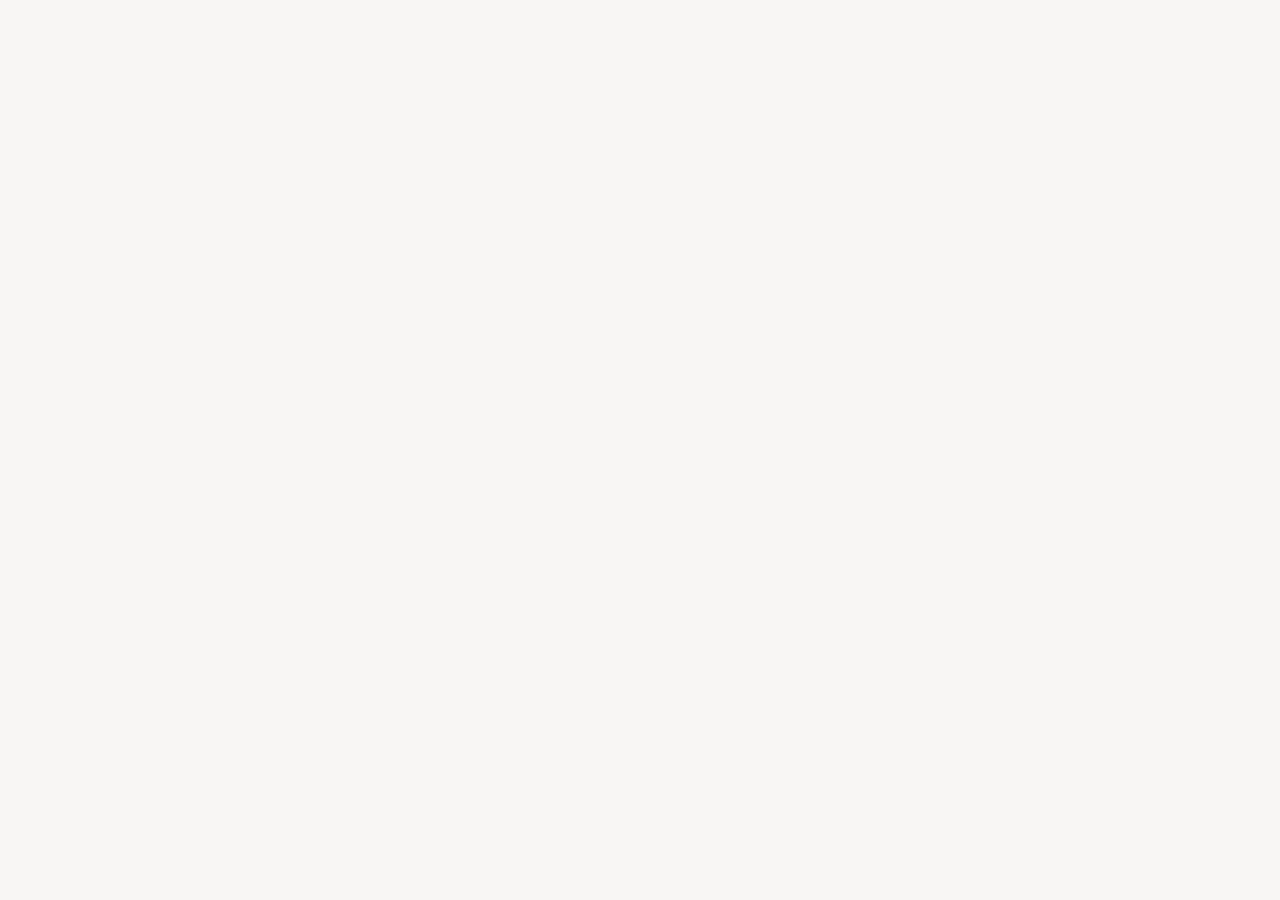
==== ui/console/index.html @ 0cd59b3b "Mock exam: expand the remaining 10 terse questions with scenario context A handful of questions were" ====
<!DOCTYPE html>
<html lang="en">
<head>
  <meta charset="UTF-8" />
  <meta name="viewport" content="width=device-width, initial-scale=1.0" />
  <title>Claude Certified Architect — Exam Prep Console</title>
  <meta name="description" content="A free, runnable exam-prep console for the Claude Certified Architect – Foundations exam: all 5 domains and 30 tasks, the official sample questions, a cheat sheet, and a self-paced course." />
  <!-- Open Graph / WhatsApp / social link previews -->
  <meta property="og:type" content="website" />
  <meta property="og:title" content="Claude Certified Architect — Exam Prep Console" />
  <meta property="og:description" content="Free, runnable prep for the Claude Certified Architect – Foundations exam: all 5 domains, 30 tasks, sample questions, cheat sheet, and a self-paced course." />
  <meta property="og:url" content="https://jacinthpaul.github.io/Claude-Certified-Architect/" />
  <meta property="og:site_name" content="Claude Certified Architect — Exam Prep Console" />
  <meta name="twitter:card" content="summary" />
  <meta name="twitter:title" content="Claude Certified Architect — Exam Prep Console" />
  <meta name="twitter:description" content="Free, runnable prep for the Claude Certified Architect – Foundations exam: all 5 domains, 30 tasks, sample questions, cheat sheet, and a self-paced course." />
  <link rel="stylesheet" href="assets/styles.css?v=20260703c" />
</head>
<body>
  <div id="root"></div>
  <script src="https://unpkg.com/react@18.3.1/umd/react.development.js" integrity="sha384-hD6/rw4ppMLGNu3tX5cjIb+uRZ7UkRJ6BPkLpg4hAu/6onKUg4lLsHAs9EBPT82L" crossorigin="anonymous"></script>
  <script src="https://unpkg.com/react-dom@18.3.1/umd/react-dom.development.js" integrity="sha384-u6aeetuaXnQ38mYT8rp6sbXaQe3NL9t+IBXmnYxwkUI2Hw4bsp2Wvmx4yRQF1uAm" crossorigin="anonymous"></script>
  <script src="https://unpkg.com/@babel/standalone@7.29.0/babel.min.js" integrity="sha384-m08KidiNqLdpJqLq95G/LEi8Qvjl/xUYll3QILypMoQ65QorJ9Lvtp2RXYGBFj1y" crossorigin="anonymous"></script>
  <script src="assets/config.js?v=20260703c"></script>
  <script src="assets/data.js?v=20260703c"></script>
  <script type="text/babel" src="assets/app.jsx?v=20260703c"></script>
</body>
</html>
---- ui/console/assets/styles.css ----
/* CCA Exam Prep Console — design system
   Developer-tool aesthetic. Light + dark. Code surfaces stay dark in both. */

@import url('https://fonts.googleapis.com/css2?family=IBM+Plex+Sans:wght@400;500;600;700&family=IBM+Plex+Mono:wght@400;500;600&display=swap');

:root {
  --font-sans: 'IBM Plex Sans', ui-sans-serif, system-ui, sans-serif;
  --font-mono: 'IBM Plex Mono', ui-monospace, 'SF Mono', Menlo, monospace;

  /* Semantic accents — shared across themes (same chroma family) */
  --accent: oklch(0.66 0.14 45);      /* terracotta */
  --accent-soft: oklch(0.66 0.14 45 / 0.12);
  --good: oklch(0.70 0.15 155);       /* ✓ */
  --bad: oklch(0.63 0.19 26);         /* ✗ */
  --tip: oklch(0.78 0.13 80);         /* ★ */
  --good-soft: oklch(0.70 0.15 155 / 0.12);
  --bad-soft: oklch(0.63 0.19 26 / 0.12);
  --tip-soft: oklch(0.78 0.13 80 / 0.14);
  --info: oklch(0.66 0.12 230);       /* 🔗 analogy */
  --warn: oklch(0.62 0.16 310);       /* ⚠ common confusion */
  --info-soft: oklch(0.66 0.12 230 / 0.12);
  --warn-soft: oklch(0.62 0.16 310 / 0.12);
}

/* ---------- Light (default) ---------- */
:root, [data-theme="light"] {
  --bg: oklch(0.975 0.004 75);
  --bg-grid: oklch(0.93 0.005 75);
  --panel: oklch(0.995 0.002 75);
  --panel-2: oklch(0.965 0.004 75);
  --border: oklch(0.89 0.006 75);
  --border-strong: oklch(0.82 0.008 75);
  --text: oklch(0.27 0.01 60);
  --text-soft: oklch(0.46 0.01 60);
  --text-faint: oklch(0.62 0.008 60);
  --shadow: 0 1px 2px oklch(0.27 0.01 60 / 0.06), 0 8px 24px oklch(0.27 0.01 60 / 0.05);
  /* code surfaces stay dark */
  --code-bg: oklch(0.20 0.008 265);
  --code-panel: oklch(0.245 0.009 265);
  --code-border: oklch(0.32 0.01 265);
  --code-text: oklch(0.90 0.01 265);
  --code-dim: oklch(0.62 0.012 265);
}

/* ---------- Dark ---------- */
[data-theme="dark"] {
  --bg: oklch(0.185 0.007 265);
  --bg-grid: oklch(0.225 0.008 265);
  --panel: oklch(0.225 0.008 265);
  --panel-2: oklch(0.255 0.009 265);
  --border: oklch(0.31 0.01 265);
  --border-strong: oklch(0.40 0.012 265);
  --text: oklch(0.93 0.008 265);
  --text-soft: oklch(0.72 0.01 265);
  --text-faint: oklch(0.56 0.011 265);
  --shadow: 0 1px 2px oklch(0 0 0 / 0.3), 0 12px 32px oklch(0 0 0 / 0.32);
  --code-bg: oklch(0.155 0.007 265);
  --code-panel: oklch(0.205 0.008 265);
  --code-border: oklch(0.30 0.01 265);
  --code-text: oklch(0.91 0.01 265);
  --code-dim: oklch(0.60 0.012 265);
}

* { box-sizing: border-box; }
html, body { height: 100%; }
body {
  margin: 0;
  font-family: var(--font-sans);
  background: var(--bg);
  color: var(--text);
  -webkit-font-smoothing: antialiased;
  text-rendering: optimizeLegibility;
}
::selection { background: var(--accent-soft); }

/* dotted-grid backdrop for the dev-tool feel */
.app-bg {
  background-image: radial-gradient(var(--bg-grid) 1px, transparent 1px);
  background-size: 22px 22px;
  background-position: -1px -1px;
}

button { font-family: inherit; cursor: pointer; }
a { color: inherit; }

/* global page footer — verse + disclaimer */
.app-foot {
  max-width: 900px;
  margin: 40px auto 8px;
  padding: 22px 24px 4px;
  border-top: 1px solid var(--border);
  text-align: center;
}
.foot-credit {
  font-size: 13px;
  color: var(--text-soft);
  line-height: 1.6;
  margin: 0 0 12px;
}
.foot-disclaimer {
  font-size: 10px;
  line-height: 1.7;
  color: var(--text-faint);
  margin: 0 auto;
  max-width: 680px;
}
.foot-disclaimer b { color: var(--text-soft); }

.mono { font-family: var(--font-mono); }
.eyebrow {
  font-family: var(--font-mono);
  font-size: 11px;
  letter-spacing: 0.12em;
  text-transform: uppercase;
  color: var(--text-faint);
  font-weight: 500;
}

/* ---------- Layout shell ---------- */
.shell { display: grid; grid-template-columns: 280px 1fr; height: 100vh; overflow: hidden; }

.sidebar {
  background: var(--panel);
  border-right: 1px solid var(--border);
  display: flex; flex-direction: column;
  min-height: 0;
}
.sb-head {
  padding: 18px 18px 14px;
  border-bottom: 1px solid var(--border);
}
.brand { display: flex; align-items: center; gap: 11px; }
.brand-mark {
  width: 34px; height: 34px; border-radius: 8px;
  background: var(--accent); color: oklch(0.99 0 0);
  display: grid; place-items: center;
  font-family: var(--font-mono); font-weight: 600; font-size: 15px;
  box-shadow: inset 0 0 0 1px oklch(1 0 0 / 0.15);
}
.brand-txt b { font-size: 14px; font-weight: 600; display: block; line-height: 1.2; }
.brand-txt span { font-size: 11.5px; color: var(--text-faint); font-family: var(--font-mono); }

.sb-nav { padding: 10px 10px; overflow-y: auto; flex: 1; min-height: 0; }
.nav-group + .nav-group { margin-top: 8px; }
.nav-label {
  font-family: var(--font-mono); font-size: 10.5px; letter-spacing: 0.1em;
  text-transform: uppercase; color: var(--text-faint);
  padding: 10px 10px 6px;
}
.nav-item {
  display: flex; align-items: center; gap: 10px; width: 100%;
  padding: 8px 10px; border: none; background: transparent;
  border-radius: 8px; color: var(--text-soft); text-align: left;
  font-size: 13.5px; font-weight: 500; transition: background .12s, color .12s;
}
.nav-item:hover { background: var(--panel-2); color: var(--text); }
.nav-item.active { background: var(--accent-soft); color: var(--text); }
.nav-item.active .nav-dot { background: var(--accent); }
.nav-dot { width: 7px; height: 7px; border-radius: 50%; background: var(--border-strong); flex: none; }
.nav-key {
  margin-left: auto; font-family: var(--font-mono); font-size: 10.5px;
  color: var(--text-faint); border: 1px solid var(--border); border-radius: 5px;
  padding: 1px 5px;
}

.sb-foot { padding: 12px; border-top: 1px solid var(--border); }

/* domain nav rows */
.dnav { display: flex; flex-direction: column; gap: 1px; }
.dnav-row {
  display: flex; align-items: center; gap: 9px; width: 100%;
  padding: 7px 10px; border: none; background: transparent; border-radius: 7px;
  color: var(--text-soft); text-align: left; font-size: 13px; font-weight: 500;
  transition: background .12s;
}
.dnav-row:hover { background: var(--panel-2); color: var(--text); }
.dnav-row.active { background: var(--panel-2); color: var(--text); }
.dnum {
  font-family: var(--font-mono); font-size: 11px; font-weight: 600;
  width: 20px; height: 20px; border-radius: 5px; flex: none;
  display: grid; place-items: center;
  background: var(--panel-2); border: 1px solid var(--border); color: var(--text-soft);
}
.dnav-row.active .dnum, .dnav-row:hover .dnum { border-color: var(--accent); color: var(--accent); }

/* ---------- Main column ---------- */
.main { display: flex; flex-direction: column; min-width: 0; min-height: 0; }
.topbar {
  height: 56px; flex: none; display: flex; align-items: center; gap: 14px;
  padding: 0 22px; border-bottom: 1px solid var(--border); background: var(--panel);
}
.crumbs { font-family: var(--font-mono); font-size: 12.5px; color: var(--text-faint); display: flex; align-items: center; gap: 8px; }
.crumbs b { color: var(--text); font-weight: 600; }
.crumb-sep { color: var(--border-strong); }
.topbar-spacer { flex: 1; }
.tb-btn {
  display: inline-flex; align-items: center; gap: 7px; height: 34px; padding: 0 12px;
  border: 1px solid var(--border); background: var(--panel); border-radius: 8px;
  color: var(--text-soft); font-size: 12.5px; font-weight: 500; transition: all .12s;
}
.tb-btn:hover { border-color: var(--border-strong); color: var(--text); }
.tb-icon { width: 16px; height: 16px; display: block; }

.scroll { overflow-y: auto; flex: 1; min-height: 0; }
.page { max-width: 1080px; margin: 0 auto; padding: 34px 30px 80px; }
.page-wide { max-width: 1240px; }

/* ---------- Generic bits ---------- */
.h1 { font-size: 26px; font-weight: 600; letter-spacing: -0.01em; margin: 0; }
.lede { color: var(--text-soft); font-size: 15px; line-height: 1.55; margin: 10px 0 0; max-width: 70ch; }
.section-title { font-size: 13px; font-weight: 600; letter-spacing: 0.02em; margin: 0; display: flex; align-items: center; gap: 9px; }

.card {
  background: var(--panel); border: 1px solid var(--border); border-radius: 14px;
  box-shadow: var(--shadow);
}
.pill {
  display: inline-flex; align-items: center; gap: 6px; font-family: var(--font-mono);
  font-size: 11px; font-weight: 500; padding: 3px 8px; border-radius: 999px;
  border: 1px solid var(--border); color: var(--text-soft); background: var(--panel-2);
}
.pill.accent { color: var(--accent); border-color: color-mix(in oklch, var(--accent) 45%, var(--border)); background: var(--accent-soft); }

.btn {
  display: inline-flex; align-items: center; gap: 8px; height: 38px; padding: 0 16px;
  border-radius: 9px; border: 1px solid transparent; font-size: 13.5px; font-weight: 600;
  transition: all .12s;
}
.btn-primary { background: var(--accent); color: oklch(0.99 0 0); box-shadow: inset 0 0 0 1px oklch(1 0 0 / 0.12); }
.btn-primary:hover { filter: brightness(1.05); }
.btn-ghost { background: var(--panel); border-color: var(--border); color: var(--text); }
.btn-ghost:hover { border-color: var(--border-strong); }

/* ---------- Code / console surface ---------- */
.console {
  background: var(--code-bg); border: 1px solid var(--code-border); border-radius: 12px;
  overflow: hidden; font-family: var(--font-mono);
}
.console-bar {
  display: flex; align-items: center; gap: 8px; padding: 9px 13px;
  border-bottom: 1px solid var(--code-border); background: var(--code-panel);
}
.tl { width: 11px; height: 11px; border-radius: 50%; }
.tl.r { background: oklch(0.65 0.18 25); } .tl.y { background: oklch(0.80 0.13 80); } .tl.g { background: oklch(0.72 0.15 150); }
.console-name { margin-left: 6px; font-size: 11.5px; color: var(--code-dim); }
.src-badge { margin-left: 10px; font-family: var(--font-mono); font-size: 10.5px; padding: 2px 7px; border-radius: 999px; border: 1px solid; }
.src-badge.live { color: oklch(0.80 0.13 150); border-color: color-mix(in oklch, oklch(0.72 0.15 150) 45%, transparent); background: oklch(0.72 0.15 150 / 0.12); }
.src-badge.simulated { color: var(--code-dim); border-color: var(--code-border); }
.console-body { padding: 14px 16px; font-size: 13px; line-height: 1.7; min-height: 120px; }
.cl { white-space: pre-wrap; display: flex; gap: 8px; }
.cl-info { color: var(--code-text); }
.cl-cmd { color: oklch(0.78 0.12 200); }
.cl-dim { color: var(--code-dim); }
.cl-head { color: oklch(0.99 0 0); font-weight: 600; margin: 4px 0 2px; }
.cl-bad, .cl-good, .cl-tip {
  border-radius: 8px; padding: 7px 11px; margin: 4px 0; border: 1px solid;
}
.cl-bad { background: var(--bad-soft); border-color: color-mix(in oklch, var(--bad) 40%, transparent); color: oklch(0.82 0.1 26); }
.cl-good { background: var(--good-soft); border-color: color-mix(in oklch, var(--good) 40%, transparent); color: oklch(0.85 0.12 155); }
.cl-tip { background: var(--tip-soft); border-color: color-mix(in oklch, var(--tip) 45%, transparent); color: oklch(0.86 0.11 82); }
.cl-glyph { font-weight: 700; flex: none; }
.cursor { display: inline-block; width: 8px; height: 15px; background: var(--accent); vertical-align: text-bottom; animation: blink 1s steps(2) infinite; }
@keyframes blink { 50% { opacity: 0; } }

/* ---------- Dashboard ---------- */
.grid-domains { display: grid; grid-template-columns: repeat(2, 1fr); gap: 16px; }
.dcard { padding: 20px; display: flex; flex-direction: column; gap: 14px; cursor: pointer; transition: border-color .14s, transform .14s; }
.dcard:hover { border-color: var(--border-strong); transform: translateY(-2px); }
.dcard-top { display: flex; align-items: flex-start; gap: 13px; }
.dcard-num {
  font-family: var(--font-mono); font-weight: 600; font-size: 14px; flex: none;
  width: 38px; height: 38px; border-radius: 9px; display: grid; place-items: center;
  background: var(--accent-soft); color: var(--accent); border: 1px solid color-mix(in oklch, var(--accent) 30%, transparent);
}
.dcard h3 { margin: 0; font-size: 15.5px; font-weight: 600; line-height: 1.25; }
.dcard .blurb { margin: 5px 0 0; font-size: 12.5px; color: var(--text-soft); line-height: 1.5; }
.weightbar { height: 6px; border-radius: 999px; background: var(--panel-2); overflow: hidden; border: 1px solid var(--border); }
.weightbar > i { display: block; height: 100%; background: var(--accent); border-radius: 999px; }
.dcard-foot { display: flex; align-items: center; justify-content: space-between; font-family: var(--font-mono); font-size: 11.5px; color: var(--text-faint); }
.prog-mini { display: flex; align-items: center; gap: 7px; }
.prog-track { width: 64px; height: 5px; border-radius: 999px; background: var(--panel-2); border: 1px solid var(--border); overflow: hidden; }
.prog-track > i { display: block; height: 100%; background: var(--good); }

.stat-row { display: grid; grid-template-columns: repeat(4, 1fr); gap: 14px; }
.stat { padding: 16px 18px; }
.stat .n { font-family: var(--font-mono); font-size: 28px; font-weight: 600; letter-spacing: -0.02em; }
.stat .k { font-size: 12px; color: var(--text-faint); margin-top: 2px; }
.stat .n.accent { color: var(--accent); }

.themes { display: grid; grid-template-columns: repeat(3, 1fr); gap: 14px; }
.theme { padding: 18px; }
.theme .tnum { font-family: var(--font-mono); font-size: 12px; color: var(--accent); font-weight: 600; }
.theme h4 { margin: 8px 0 7px; font-size: 14.5px; font-weight: 600; }
.theme p { margin: 0; font-size: 12.5px; color: var(--text-soft); line-height: 1.55; }

/* ---------- Demo / task view ---------- */
.demo-layout { display: grid; grid-template-columns: 1fr 320px; gap: 22px; align-items: start; }
.demo-main { display: flex; flex-direction: column; gap: 18px; min-width: 0; }
.demo-side { display: flex; flex-direction: column; gap: 16px; position: sticky; top: 0; }

.concept { padding: 20px 22px; }
.concept p { margin: 0; font-size: 15px; line-height: 1.6; color: var(--text); }

.compare { display: grid; grid-template-columns: 1fr 1fr; gap: 12px; }
.cmp { padding: 14px 15px; border-radius: 11px; border: 1px solid var(--border); }
.cmp.bad { background: var(--bad-soft); border-color: color-mix(in oklch, var(--bad) 30%, var(--border)); }
.cmp.good { background: var(--good-soft); border-color: color-mix(in oklch, var(--good) 30%, var(--border)); }
.cmp .lbl { font-family: var(--font-mono); font-size: 11px; font-weight: 600; letter-spacing: 0.06em; display: flex; align-items: center; gap: 6px; }
.cmp.bad .lbl { color: var(--bad); }
.cmp.good .lbl { color: var(--good); }
.cmp.warn { background: var(--warn-soft); border-color: color-mix(in oklch, var(--warn) 32%, var(--border)); }
.cmp.warn .lbl { color: var(--warn); }
.cmp p { margin: 8px 0 0; font-size: 13px; line-height: 1.5; color: var(--text); }

.analogy-card { padding: 18px 22px; background: var(--info-soft); border-color: color-mix(in oklch, var(--info) 28%, var(--border)); }
.analogy-card .eyebrow { color: var(--info); }
.analogy-card p { margin: 0; font-size: 14.5px; line-height: 1.6; color: var(--text); }

.tipbar { display: flex; gap: 11px; padding: 14px 16px; border-radius: 11px; background: var(--tip-soft); border: 1px solid color-mix(in oklch, var(--tip) 40%, var(--border)); }
.tipbar .star { color: var(--tip); font-size: 16px; flex: none; }
.tipbar p { margin: 0; font-size: 13.5px; line-height: 1.5; }
.tipbar b { font-family: var(--font-mono); font-size: 11px; letter-spacing: 0.06em; text-transform: uppercase; color: var(--text-faint); display: block; margin-bottom: 3px; }

.side-card { padding: 16px 17px; }
.side-card h5 { margin: 0 0 12px; font-size: 12px; font-family: var(--font-mono); letter-spacing: 0.06em; text-transform: uppercase; color: var(--text-faint); }
.link-row { display: flex; align-items: center; gap: 10px; width: 100%; padding: 9px 10px; border-radius: 9px; border: 1px solid var(--border); background: var(--panel-2); text-align: left; transition: border-color .12s; margin-bottom: 8px; }
.link-row:last-child { margin-bottom: 0; }
.link-row:hover { border-color: var(--accent); }
.link-row .lid { font-family: var(--font-mono); font-size: 11px; font-weight: 600; color: var(--accent); flex: none; }
.link-row .ltxt { font-size: 12.5px; color: var(--text); line-height: 1.35; }
.link-row .larr { margin-left: auto; color: var(--text-faint); flex: none; }

.qlink { padding: 11px 12px; border: 1px solid var(--border); border-radius: 9px; margin-bottom: 9px; cursor: pointer; transition: border-color .12s; background: var(--panel-2); }
.qlink:last-child { margin-bottom: 0; }
.qlink:hover { border-color: var(--accent); }
.qlink .qmeta { display: flex; align-items: center; gap: 7px; margin-bottom: 6px; }
.qlink .qtag { font-family: var(--font-mono); font-size: 10px; font-weight: 600; color: var(--accent); border: 1px solid color-mix(in oklch, var(--accent) 35%, transparent); border-radius: 5px; padding: 1px 5px; }
.qlink .qp { font-size: 12.5px; line-height: 1.45; color: var(--text); margin: 0; }

/* ---------- Quiz inline ---------- */
.qopt { display: flex; align-items: flex-start; gap: 11px; padding: 12px 14px; border: 1px solid var(--border); border-radius: 10px; background: var(--panel); margin-bottom: 9px; text-align: left; width: 100%; font-size: 13.5px; color: var(--text); transition: all .12s; line-height: 1.45; }
.qopt:hover { border-color: var(--border-strong); }
.qopt .qk { font-family: var(--font-mono); font-size: 12px; font-weight: 600; color: var(--text-faint); flex: none; width: 18px; }
.qopt.correct { background: var(--good-soft); border-color: var(--good); }
.qopt.wrong { background: var(--bad-soft); border-color: var(--bad); }
.qopt.correct .qk { color: var(--good); }
.qopt.wrong .qk { color: var(--bad); }
.qopt:disabled { cursor: default; }
.explain { padding: 13px 15px; border-radius: 10px; background: var(--panel-2); border: 1px solid var(--border); font-size: 13px; line-height: 1.55; margin-top: 4px; }
.explain b { color: var(--accent); }

/* ---------- Scenarios ---------- */
.scn { padding: 22px; display: flex; flex-direction: column; gap: 16px; margin-bottom: 18px; }
.scn-head { display: flex; align-items: flex-start; gap: 14px; }
.scn-n { font-family: var(--font-mono); font-weight: 600; font-size: 16px; width: 42px; height: 42px; border-radius: 10px; display: grid; place-items: center; background: var(--accent-soft); color: var(--accent); border: 1px solid color-mix(in oklch, var(--accent) 30%, transparent); flex: none; }
.scn-head h3 { margin: 0; font-size: 17px; font-weight: 600; }
.scn-head p { margin: 7px 0 0; font-size: 13.5px; color: var(--text-soft); line-height: 1.55; }
.scn-dtags { display: flex; gap: 6px; margin-top: 10px; flex-wrap: wrap; }
.steps { display: flex; flex-direction: column; gap: 0; }
.step { display: grid; grid-template-columns: 28px 1fr auto; gap: 12px; align-items: start; padding: 11px 0; border-top: 1px dashed var(--border); }
.step:first-child { border-top: none; }
.step .sdot { width: 26px; height: 26px; border-radius: 7px; background: var(--panel-2); border: 1px solid var(--border); display: grid; place-items: center; font-family: var(--font-mono); font-size: 11px; font-weight: 600; color: var(--text-soft); }
.step .stxt b { font-size: 13.5px; font-weight: 600; }
.step .stxt span { display: block; font-size: 12.5px; color: var(--text-soft); margin-top: 2px; line-height: 1.45; }
.step .slink { font-family: var(--font-mono); font-size: 11px; color: var(--accent); border: 1px solid color-mix(in oklch, var(--accent) 35%, transparent); border-radius: 6px; padding: 3px 7px; background: var(--accent-soft); white-space: nowrap; align-self: center; }
.step .slink:hover { filter: brightness(1.05); }

/* ---------- Cheat sheet ---------- */
.cheat-group { margin-bottom: 26px; }
.cheat-group h3 { font-size: 14px; font-weight: 600; margin: 0 0 12px; display: flex; align-items: center; gap: 10px; }
.cheat-group .cg-w { font-family: var(--font-mono); font-size: 11px; color: var(--text-faint); margin-left: auto; }
.cheat-list { display: flex; flex-direction: column; gap: 8px; }
.cheat-item { display: flex; align-items: center; gap: 13px; padding: 13px 16px; }
.cheat-item .ci-mark { font-family: var(--font-mono); font-size: 12px; color: var(--accent); flex: none; font-weight: 600; }
.cheat-item .ci-fact { font-size: 13.5px; line-height: 1.45; flex: 1; }
.cheat-item .ci-link { font-family: var(--font-mono); font-size: 11px; color: var(--text-faint); border: 1px solid var(--border); border-radius: 6px; padding: 3px 8px; white-space: nowrap; transition: all .12s; }
.cheat-item:hover .ci-link { border-color: var(--accent); color: var(--accent); }

/* misc */
.divider { height: 1px; background: var(--border); margin: 0; border: none; }
.spacer-l { height: 30px; }
.spacer-m { height: 20px; }
.row-between { display: flex; align-items: center; justify-content: space-between; gap: 16px; }
.muted { color: var(--text-soft); }
.kbd { font-family: var(--font-mono); font-size: 11px; border: 1px solid var(--border); border-bottom-width: 2px; border-radius: 5px; padding: 1px 6px; color: var(--text-soft); }

@media (max-width: 1080px) {
  .demo-layout { grid-template-columns: 1fr; }
  .demo-side { position: static; }
  .grid-domains, .themes, .stat-row { grid-template-columns: 1fr 1fr; }
  .course-map { grid-template-columns: 1fr; }
}

/* ===================== Course features ===================== */

/* generic quiz bits (used by .qcard lessons + .exam-q) */
.qmeta { display: flex; align-items: center; gap: 7px; margin-bottom: 8px; }
.qtag { font-family: var(--font-mono); font-size: 10px; font-weight: 600; color: var(--accent); border: 1px solid color-mix(in oklch, var(--accent) 35%, transparent); border-radius: 5px; padding: 1px 6px; }
.qp { font-size: 13px; line-height: 1.5; color: var(--text); margin: 0 0 10px; }
.qsolved { font-family: var(--font-mono); font-size: 10px; font-weight: 600; color: var(--good); border: 1px solid color-mix(in oklch, var(--good) 35%, transparent); background: var(--good-soft); border-radius: 5px; padding: 1px 6px; margin-left: auto; }
.qsolved.bad { color: var(--bad); border-color: color-mix(in oklch, var(--bad) 35%, transparent); background: var(--bad-soft); }
.qcard { padding: 2px 0; }
.qhint { font-size: 12.5px; line-height: 1.5; color: var(--warn); background: var(--warn-soft); border: 1px solid color-mix(in oklch, var(--warn) 30%, var(--border)); border-radius: 9px; padding: 9px 12px; margin-top: 2px; }
.side-hint { font-size: 12px; color: var(--text-faint); margin: -6px 0 12px; line-height: 1.45; }

/* progress bars */
.minibar { display: inline-block; height: 6px; min-width: 70px; border-radius: 99px; background: var(--panel-2); border: 1px solid var(--border); overflow: hidden; }
.minibar > i { display: block; height: 100%; background: var(--accent); border-radius: 99px; transition: width .4s ease; }
.tb-progress { display: flex; align-items: center; gap: 8px; margin-right: 4px; }
.greet { font-size: 12.5px; color: var(--text-soft); padding: 0 6px; white-space: nowrap; }
.sb-progress { height: 6px; border-radius: 99px; background: var(--panel-2); border: 1px solid var(--border); overflow: hidden; margin: 0 4px 10px; }
.sb-progress > i { display: block; height: 100%; background: var(--good); border-radius: 99px; transition: width .4s ease; }
.nav-check { color: var(--good); flex: none; }

.progress-panel { padding: 18px 20px; }
.bigbar { height: 12px; border-radius: 99px; background: var(--panel-2); border: 1px solid var(--border); overflow: hidden; }
.bigbar > i { display: block; height: 100%; background: linear-gradient(90deg, var(--accent), color-mix(in oklch, var(--accent) 55%, var(--good))); border-radius: 99px; transition: width .5s ease; }

/* shared action row */
.start-actions { display: flex; flex-wrap: wrap; gap: 10px; align-items: center; }

/* Start here */
.namebox { padding: 18px 20px; margin: 18px 0 6px; display: flex; flex-direction: column; gap: 7px; max-width: 520px; }
.namebox label { font-size: 13px; font-weight: 600; color: var(--text); }
.namebox input { font: inherit; font-size: 14px; padding: 10px 12px; border-radius: 9px; border: 1px solid var(--border-strong); background: var(--panel-2); color: var(--text); }
.namebox input:focus { outline: none; border-color: var(--accent); }
.namebox small { font-size: 11.5px; color: var(--text-faint); }
.course-map { display: grid; grid-template-columns: 1fr 1fr; gap: 12px; }
.map-card { padding: 16px 18px; display: flex; gap: 13px; align-items: flex-start; }
.map-ic { width: 36px; height: 36px; border-radius: 9px; display: grid; place-items: center; background: var(--accent-soft); color: var(--accent); border: 1px solid color-mix(in oklch, var(--accent) 28%, transparent); flex: none; }
.map-card h4 { margin: 0 0 4px; font-size: 14px; }
.map-card p { margin: 0; font-size: 12.5px; color: var(--text-soft); line-height: 1.5; }
.anatomy { padding: 8px 6px; }
.anat-step { display: grid; grid-template-columns: 30px 150px 1fr; gap: 12px; align-items: center; padding: 11px 14px; border-top: 1px dashed var(--border); }
.anat-step:first-child { border-top: none; }
.anat-n { width: 24px; height: 24px; border-radius: 7px; background: var(--panel-2); border: 1px solid var(--border); display: grid; place-items: center; font-family: var(--font-mono); font-size: 11px; font-weight: 600; color: var(--text-soft); }
.anat-t { font-size: 13.5px; font-weight: 600; }
.anat-d { font-size: 12.5px; color: var(--text-soft); line-height: 1.45; }

/* Mock exam */
.exam-bar { display: flex; align-items: center; gap: 12px; margin: 6px 0 4px; }
.exam-q { padding: 18px 20px; margin-bottom: 14px; }
.exam-result { display: flex; align-items: center; gap: 18px; padding: 18px 22px; border-radius: 14px; margin-bottom: 18px; flex-wrap: wrap; }
.exam-result.pass { background: var(--good-soft); border: 1px solid color-mix(in oklch, var(--good) 40%, var(--border)); }
.exam-result.fail { background: var(--bad-soft); border: 1px solid color-mix(in oklch, var(--bad) 40%, var(--border)); }
.exam-result .score { font-size: 38px; font-weight: 700; line-height: 1; }
.exam-result.pass .score { color: var(--good); }
.exam-result.fail .score { color: var(--bad); }
.exam-result .score span { font-size: 15px; color: var(--text-faint); font-weight: 500; }
.exam-result .score-txt { display: flex; flex-direction: column; gap: 3px; }
.exam-result .score-txt b { font-size: 15px; }
.exam-result .score-txt span { font-size: 12.5px; color: var(--text-soft); }
.exam-result .btn { margin-left: auto; }

/* mock-exam setup + timer + per-domain breakdown */
.setup-card { border: 1px solid var(--border); background: var(--panel); border-radius: 14px; padding: 20px 22px; margin-top: 8px; }
.setup-row { display: flex; align-items: center; gap: 16px; padding: 10px 0; flex-wrap: wrap; }
.setup-row + .setup-row { border-top: 1px solid var(--border); }
.setup-label { font-family: var(--font-mono); font-size: 12px; text-transform: uppercase; letter-spacing: .08em; color: var(--text-faint); width: 72px; flex: none; }
.chip-row { display: flex; gap: 8px; flex-wrap: wrap; }
.chip { border: 1px solid var(--border); background: var(--panel-2); color: var(--text-soft); border-radius: 999px; padding: 7px 14px; font-size: 13px; transition: all .12s; }
.chip:hover { border-color: var(--border-strong); }
.chip.on { background: var(--accent-soft); border-color: color-mix(in oklch, var(--accent) 45%, var(--border)); color: var(--accent); font-weight: 600; }
.setup-foot { display: flex; align-items: center; justify-content: space-between; gap: 14px; margin-top: 14px; padding-top: 14px; border-top: 1px solid var(--border); flex-wrap: wrap; }
.setup-hint { font-size: 11.5px; color: var(--text-faint); }
.exam-timer { font-size: 13px; font-weight: 600; color: var(--text-soft); border: 1px solid var(--border); border-radius: 8px; padding: 4px 10px; background: var(--panel-2); }
.exam-timer.low { color: var(--bad); border-color: color-mix(in oklch, var(--bad) 45%, var(--border)); background: var(--bad-soft); }
.dombreak { border: 1px solid var(--border); background: var(--panel); border-radius: 12px; padding: 14px 18px; margin-bottom: 14px; }
.dombreak-h { font-size: 11px; text-transform: uppercase; letter-spacing: .1em; color: var(--text-faint); margin-bottom: 10px; }
.dombar-row { display: flex; align-items: center; gap: 12px; padding: 5px 0; cursor: pointer; }
.dombar-row:hover .dombar-name { color: var(--accent); }
.dombar-name { width: 118px; flex: none; font-size: 13px; color: var(--text); }
.dombar-track { flex: 1; height: 8px; border-radius: 999px; background: var(--panel-2); border: 1px solid var(--border); overflow: hidden; }
.dombar-track i { display: block; height: 100%; border-radius: 999px; }
.dombar-track i.ok { background: var(--good); }
.dombar-track i.low { background: var(--bad); }
.dombar-num { width: 44px; flex: none; text-align: right; font-size: 12px; color: var(--text-soft); }
.qopt.chosen { background: var(--accent-soft); border-color: color-mix(in oklch, var(--accent) 45%, var(--border)); }
.qopt.chosen .qk { color: var(--accent); }
.qref { margin-top: 8px; padding-top: 8px; border-top: 1px dashed var(--border); font-size: 12px; color: var(--text-faint); line-height: 1.5; }

/* Course complete + certificate */
.complete-page { position: relative; }
.complete-inner { max-width: 680px; margin: 10px auto 40px; text-align: center; }
.cert { position: relative; padding: 38px 40px 30px; border-radius: 18px; background: var(--panel); border: 1px solid color-mix(in oklch, var(--accent) 30%, var(--border)); box-shadow: var(--shadow); overflow: hidden; }
.cert::before { content: ""; position: absolute; inset: 8px; border: 1.5px solid color-mix(in oklch, var(--accent) 22%, transparent); border-radius: 12px; pointer-events: none; }
.cert-ribbon { font-family: var(--font-mono); font-size: 11px; letter-spacing: 0.18em; text-transform: uppercase; color: var(--accent); margin-bottom: 14px; }
.cert-badge { width: 70px; height: 70px; margin: 0 auto 14px; border-radius: 50%; display: grid; place-items: center; color: var(--accent); background: var(--accent-soft); border: 1.5px solid color-mix(in oklch, var(--accent) 40%, transparent); }
.cert-pre { margin: 0; font-size: 13px; color: var(--text-faint); }
.cert-name { font-size: 32px; margin: 6px 0 10px; line-height: 1.1; }
.cert-body { margin: 0 auto 16px; font-size: 14.5px; color: var(--text-soft); line-height: 1.6; max-width: 440px; }
.cert-body b { color: var(--text); }
.cert-stats { font-family: var(--font-mono); font-size: 12px; color: var(--text-faint); padding-top: 14px; border-top: 1px dashed var(--border); }
.cert-foot { display: flex; justify-content: space-between; margin-top: 18px; font-size: 11.5px; color: var(--text-faint); }
.congrats { margin: 26px 0 8px; font-size: 24px; }
.congrats-sub { margin: 0 auto 22px; max-width: 520px; font-size: 14px; color: var(--text-soft); line-height: 1.6; }

/* confetti */
.confetti { position: fixed; inset: 0; pointer-events: none; overflow: hidden; z-index: 40; }
.confetti > i { position: absolute; top: -14px; border-radius: 2px; opacity: 0.9; animation-name: confetti-fall; animation-timing-function: cubic-bezier(.3,.2,.6,1); animation-iteration-count: 1; animation-fill-mode: forwards; }
@keyframes confetti-fall { 0% { transform: translateY(0) rotate(0); opacity: 1; } 100% { transform: translateY(108vh) rotate(680deg); opacity: 0.85; } }

@media print {
  /* default the certificate PDF/print to landscape */
  @page { size: landscape; margin: 12mm; }
  .sidebar, .topbar, .confetti, .congrats, .congrats-sub, .start-actions, .app-foot { display: none !important; }
  /* collapse the app's grid/flex chrome so the cert can use the full page width
     (otherwise the hidden sidebar's 280px grid column squeezes it into a strip) */
  .shell { display: block !important; height: auto !important; overflow: visible !important; }
  .main { display: block !important; }
  .scroll { overflow: visible !important; height: auto !important; }
  .page { max-width: none !important; padding: 0 !important; }
  .app-bg { background-image: none !important; }
  /* collapse the document to the certificate's height so no blank 2nd page prints */
  html, body { height: auto !important; }
  .complete-page { display: block !important; min-height: 0 !important; }
  .complete-inner { max-width: none !important; width: 100%; margin: 0 auto !important; }
  /* the certificate must stay on ONE page — never split it across sheets */
  .cert {
    box-shadow: none;
    border-color: #bbb;
    margin: 8mm auto 0;
    max-width: 860px;
    padding: 54px 64px 44px;
    break-inside: avoid;
    page-break-inside: avoid;
  }
  .cert::before { inset: 12px; }
  .cert-ribbon { font-size: 14px; margin-bottom: 20px; }
  .cert-badge { width: 92px; height: 92px; margin-bottom: 20px; }
  .cert-pre { font-size: 16px; }
  .cert-name { font-size: 46px; margin: 12px 0 14px; }
  .cert-body { font-size: 19px; max-width: 620px; margin-bottom: 22px; }
  .cert-stats { font-size: 15px; padding-top: 20px; }
  .cert-foot { font-size: 14px; margin-top: 24px; }
}
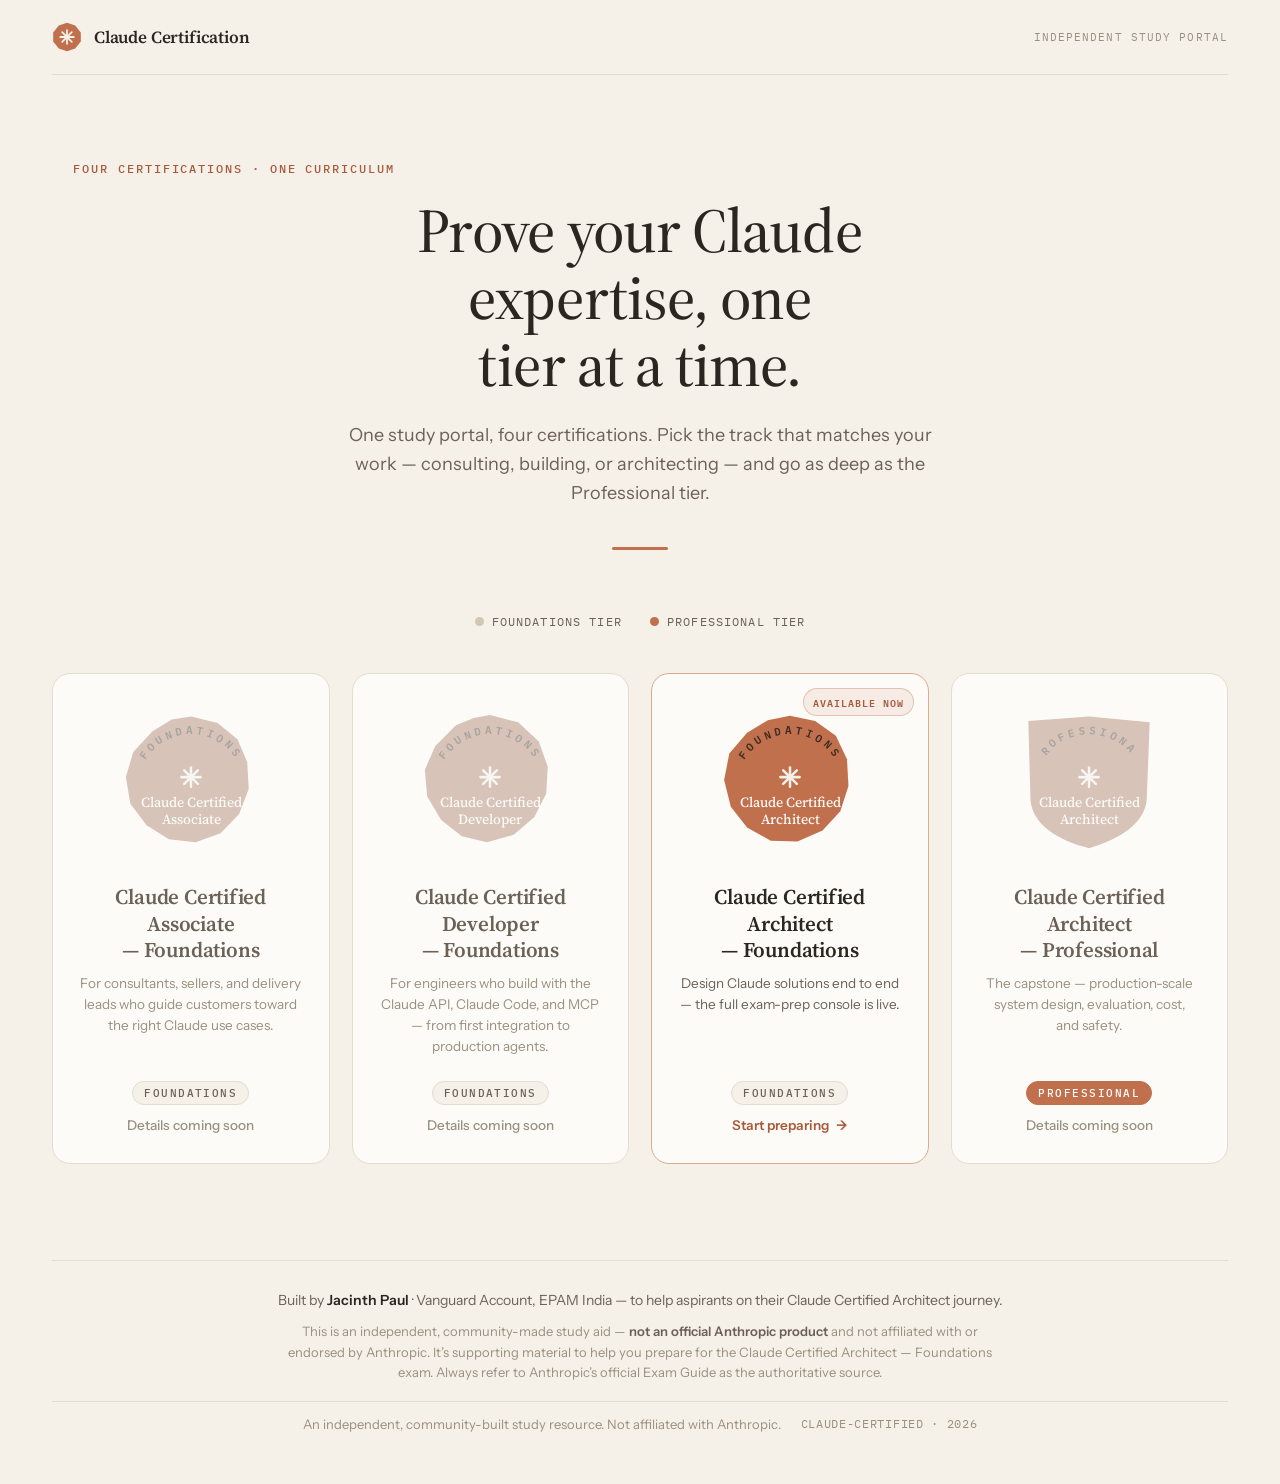
==== commit ae417c0a: "Add certification hub as landing page; move console to architect-foundations/ Turn the hosted site i" ====
--- a/ui/console/index.html
+++ b/ui/console/index.html
@@ -1,28 +1,348 @@
 <!DOCTYPE html>
 <html lang="en">
 <head>
-  <meta charset="UTF-8" />
-  <meta name="viewport" content="width=device-width, initial-scale=1.0" />
-  <title>Claude Certified Architect — Exam Prep Console</title>
-  <meta name="description" content="A free, runnable exam-prep console for the Claude Certified Architect – Foundations exam: all 5 domains and 30 tasks, the official sample questions, a cheat sheet, and a self-paced course." />
-  <!-- Open Graph / WhatsApp / social link previews -->
-  <meta property="og:type" content="website" />
-  <meta property="og:title" content="Claude Certified Architect — Exam Prep Console" />
-  <meta property="og:description" content="Free, runnable prep for the Claude Certified Architect – Foundations exam: all 5 domains, 30 tasks, sample questions, cheat sheet, and a self-paced course." />
-  <meta property="og:url" content="https://jacinthpaul.github.io/Claude-Certified-Architect/" />
-  <meta property="og:site_name" content="Claude Certified Architect — Exam Prep Console" />
-  <meta name="twitter:card" content="summary" />
-  <meta name="twitter:title" content="Claude Certified Architect — Exam Prep Console" />
-  <meta name="twitter:description" content="Free, runnable prep for the Claude Certified Architect – Foundations exam: all 5 domains, 30 tasks, sample questions, cheat sheet, and a self-paced course." />
-  <link rel="stylesheet" href="assets/styles.css?v=20260703c" />
+<meta charset="UTF-8" />
+<meta name="viewport" content="width=device-width, initial-scale=1.0" />
+<title>Claude Certification Hub</title>
+<meta name="description" content="An independent study portal for the Claude certifications: four tracks — Associate, Developer, and Architect (Foundations & Professional). The Architect – Foundations exam-prep console is live now." />
+<meta property="og:type" content="website" />
+<meta property="og:title" content="Claude Certification Hub" />
+<meta property="og:description" content="One study portal, four Claude certifications. The Architect – Foundations exam-prep console is live now; more tracks coming soon." />
+<meta property="og:url" content="https://ccafcoreteam-ind.github.io/Claude-Certified-Architect/" />
+<meta property="og:site_name" content="Claude Certification Hub" />
+<meta name="twitter:card" content="summary" />
+<meta name="twitter:title" content="Claude Certification Hub" />
+<meta name="twitter:description" content="One study portal, four Claude certifications. The Architect – Foundations console is live now." />
+<style>
+@import url('https://fonts.googleapis.com/css2?family=Source+Serif+4:opsz,wght@8..60,400;8..60,500;8..60,600&family=Instrument+Sans:wght@400;500;600&family=IBM+Plex+Mono:wght@400;500;600&display=swap');
+
+:root {
+  --clay: #C1704D;
+  --clay-deep: #A85B3C;
+  --clay-soft: rgba(193, 112, 77, 0.10);
+  --cream: #F5F0E8;
+  --cream-card: #FDFBF7;
+  --ink: #2B2620;
+  --ink-soft: #6B6157;
+  --ink-faint: #99907F;
+  --line: #E4DCCE;
+  --line-strong: #D2C7B4;
+  --serif: 'Source Serif 4', Georgia, serif;
+  --sans: 'Instrument Sans', system-ui, sans-serif;
+  --mono: 'IBM Plex Mono', ui-monospace, monospace;
+}
+
+* { box-sizing: border-box; }
+body {
+  margin: 0;
+  background: var(--cream);
+  color: var(--ink);
+  font-family: var(--sans);
+  -webkit-font-smoothing: antialiased;
+  text-rendering: optimizeLegibility;
+}
+::selection { background: rgba(193,112,77,0.22); }
+a { color: var(--clay-deep); }
+a:hover { color: var(--clay); }
+
+.wrap { max-width: 1240px; margin: 0 auto; padding: 0 32px; }
+
+/* ---------- top bar ---------- */
+.topbar {
+  display: flex; align-items: center; justify-content: space-between;
+  padding: 22px 0;
+  border-bottom: 1px solid var(--line);
+}
+.brand { display: flex; align-items: center; gap: 12px; text-decoration: none; color: var(--ink); }
+.brand-seal { width: 30px; height: 30px; display: block; }
+.brand b { font-family: var(--serif); font-size: 17px; font-weight: 600; letter-spacing: -0.01em; }
+.top-note { font-family: var(--mono); font-size: 11px; letter-spacing: 0.1em; text-transform: uppercase; color: var(--ink-faint); }
+
+/* ---------- hero ---------- */
+.hero { padding: 84px 0 64px; text-align: center; }
+.hero .eyebrow {
+  font-family: var(--mono); font-size: 12px; font-weight: 500;
+  letter-spacing: 0.16em; text-transform: uppercase; color: var(--clay-deep);
+  margin: 0 0 20px;
+}
+.hero h1 {
+  font-family: var(--serif); font-weight: 500;
+  font-size: clamp(38px, 5.2vw, 62px);
+  line-height: 1.08; letter-spacing: -0.015em;
+  margin: 0 auto; max-width: 17ch;
+  text-wrap: balance;
+}
+.hero p {
+  font-size: 18px; line-height: 1.6; color: var(--ink-soft);
+  max-width: 52ch; margin: 22px auto 0; text-wrap: pretty;
+}
+.hero-rule {
+  width: 56px; height: 3px; background: var(--clay); border: none;
+  margin: 40px auto 0; border-radius: 2px;
+}
+
+/* ---------- tier legend ---------- */
+.legend {
+  display: flex; justify-content: center; gap: 28px;
+  padding: 0 0 44px; flex-wrap: wrap;
+}
+.legend span {
+  display: inline-flex; align-items: center; gap: 8px;
+  font-family: var(--mono); font-size: 11.5px; letter-spacing: 0.1em;
+  text-transform: uppercase; color: var(--ink-soft);
+}
+.legend i { width: 9px; height: 9px; border-radius: 50%; display: inline-block; }
+.legend .t-found i { background: var(--line-strong); }
+.legend .t-pro i { background: var(--clay); }
+
+/* ---------- grid ---------- */
+.grid {
+  display: grid; grid-template-columns: repeat(4, 1fr); gap: 22px;
+  padding-bottom: 96px;
+}
+
+.cert {
+  position: relative;
+  display: flex; flex-direction: column; align-items: center; text-align: center;
+  gap: 0;
+  background: var(--cream-card);
+  border: 1px solid var(--line);
+  border-radius: 18px;
+  padding: 38px 26px 30px;
+  text-decoration: none; color: var(--ink);
+  transition: transform .18s ease, box-shadow .18s ease, border-color .18s ease;
+  cursor: pointer;
+}
+.cert:hover, .cert:focus-visible {
+  transform: translateY(-4px);
+  border-color: var(--line-strong);
+  box-shadow: 0 2px 6px rgba(43,38,32,0.05), 0 18px 40px rgba(43,38,32,0.09);
+}
+.cert:focus-visible { outline: 2px solid var(--clay); outline-offset: 3px; }
+
+.cert .seal { width: 148px; height: 148px; display: block; transition: transform .25s ease; }
+.cert:hover .seal, .cert:focus-visible .seal { transform: rotate(-3deg) scale(1.03); }
+
+.cert h2 {
+  font-family: var(--serif); font-size: 21px; font-weight: 600;
+  letter-spacing: -0.01em; line-height: 1.25; margin: 24px 0 0;
+  text-wrap: balance;
+}
+.cert .desc {
+  font-size: 13.5px; line-height: 1.55; color: var(--ink-soft);
+  margin: 10px 0 0; text-wrap: pretty;
+}
+.cert .foot {
+  margin-top: auto; padding-top: 24px;
+  display: flex; flex-direction: column; align-items: center; gap: 12px; width: 100%;
+}
+.tier {
+  font-family: var(--mono); font-size: 10.5px; font-weight: 500;
+  letter-spacing: 0.14em; text-transform: uppercase;
+  padding: 4px 11px; border-radius: 999px;
+  border: 1px solid var(--line); color: var(--ink-soft); background: var(--cream);
+}
+.tier.pro {
+  color: #fff; background: var(--clay); border-color: var(--clay);
+}
+.cta {
+  display: inline-flex; align-items: center; gap: 7px;
+  font-size: 13.5px; font-weight: 600;
+}
+.cta .arr { transition: transform .18s ease; }
+
+/* active card */
+.cert.active { border-color: color-mix(in oklab, var(--clay) 45%, var(--line)); }
+.cert.active .cta { color: var(--clay-deep); }
+.cert.active:hover .cta .arr, .cert.active:focus-visible .cta .arr { transform: translateX(3px); }
+.cert.active::before {
+  content: "Available now";
+  position: absolute; top: 14px; right: 14px;
+  font-family: var(--mono); font-size: 10px; font-weight: 600;
+  letter-spacing: 0.1em; text-transform: uppercase;
+  color: var(--clay-deep); background: var(--clay-soft);
+  border: 1px solid color-mix(in oklab, var(--clay) 35%, transparent);
+  border-radius: 999px; padding: 4px 9px;
+}
+
+/* soon cards */
+.cert.soon .seal { opacity: 0.42; filter: saturate(0.55); }
+.cert.soon h2 { color: var(--ink-soft); }
+.cert.soon .desc { color: var(--ink-faint); }
+.cert.soon .cta { color: var(--ink-faint); font-weight: 500; }
+.cert.soon:hover .seal, .cert.soon:focus-visible .seal { opacity: 0.62; filter: saturate(0.8); }
+
+/* ---------- footer ---------- */
+.foot-note {
+  border-top: 1px solid var(--line);
+  padding: 30px 0 52px;
+  display: flex; flex-direction: column; align-items: center; gap: 12px;
+  text-align: center;
+  font-size: 13px; color: var(--ink-faint);
+}
+.foot-credit { margin: 0; font-size: 14px; color: var(--ink-soft); }
+.foot-credit b { color: var(--ink); font-weight: 600; }
+.foot-disclaimer { margin: 0 auto; max-width: 80ch; line-height: 1.6; color: var(--ink-faint); }
+.foot-disclaimer b { color: var(--ink-soft); font-weight: 600; }
+.foot-tag {
+  display: flex; justify-content: center; gap: 10px 20px; flex-wrap: wrap;
+  width: 100%; margin-top: 6px; padding-top: 14px; border-top: 1px solid var(--line);
+}
+.foot-note .mono { font-family: var(--mono); font-size: 11.5px; letter-spacing: 0.06em; }
+
+/* ---------- responsive ---------- */
+@media (max-width: 1100px) { .grid { grid-template-columns: repeat(2, 1fr); } }
+@media (max-width: 620px) {
+  .grid { grid-template-columns: 1fr; }
+  .hero { padding: 56px 0 44px; }
+  .wrap { padding: 0 20px; }
+}
+@media (prefers-reduced-motion: reduce) {
+  .cert, .cert .seal, .cta .arr { transition: none; }
+}
+</style>
 </head>
 <body>
-  <div id="root"></div>
-  <script src="https://unpkg.com/react@18.3.1/umd/react.development.js" integrity="sha384-hD6/rw4ppMLGNu3tX5cjIb+uRZ7UkRJ6BPkLpg4hAu/6onKUg4lLsHAs9EBPT82L" crossorigin="anonymous"></script>
-  <script src="https://unpkg.com/react-dom@18.3.1/umd/react-dom.development.js" integrity="sha384-u6aeetuaXnQ38mYT8rp6sbXaQe3NL9t+IBXmnYxwkUI2Hw4bsp2Wvmx4yRQF1uAm" crossorigin="anonymous"></script>
-  <script src="https://unpkg.com/@babel/standalone@7.29.0/babel.min.js" integrity="sha384-m08KidiNqLdpJqLq95G/LEi8Qvjl/xUYll3QILypMoQ65QorJ9Lvtp2RXYGBFj1y" crossorigin="anonymous"></script>
-  <script src="assets/config.js?v=20260703c"></script>
-  <script src="assets/data.js?v=20260703c"></script>
-  <script type="text/babel" src="assets/app.jsx?v=20260703c"></script>
+
+<div class="wrap">
+  <header class="topbar">
+    <a class="brand" href="#">
+      <svg class="brand-seal" viewBox="0 0 40 40" aria-hidden="true">
+        <polygon points="20,1 31,4.8 38.4,14 38.4,26 31,35.2 20,39 9,35.2 1.6,26 1.6,14 9,4.8" fill="#C1704D"></polygon>
+        <g stroke="#F5F0E8" stroke-width="2.4" stroke-linecap="round">
+          <line x1="20" y1="11" x2="20" y2="29"></line>
+          <line x1="11" y1="20" x2="29" y2="20"></line>
+          <line x1="13.6" y1="13.6" x2="26.4" y2="26.4"></line>
+          <line x1="26.4" y1="13.6" x2="13.6" y2="26.4"></line>
+        </g>
+      </svg>
+      <b>Claude Certification</b>
+    </a>
+    <span class="top-note">Independent study portal</span>
+  </header>
+
+  <section class="hero">
+    <p class="eyebrow">Four certifications · One curriculum</p>
+    <h1>Prove your Claude expertise, one tier at a time.</h1>
+    <p>One study portal, four certifications. Pick the track that matches your work — consulting, building, or architecting — and go as deep as the Professional tier.</p>
+    <hr class="hero-rule" />
+  </section>
+
+  <nav class="legend" aria-label="Tiers">
+    <span class="t-found"><i></i>Foundations tier</span>
+    <span class="t-pro"><i></i>Professional tier</span>
+  </nav>
+
+  <main class="grid" data-screen-label="Certification grid">
+
+    <!-- Associate – Foundations -->
+    <a class="cert soon" href="#" aria-disabled="true" data-comment-anchor="card-foundations">
+      <svg class="seal" viewBox="0 0 200 200" aria-hidden="true">
+        <polygon points="100,6 136,15 163,37 176,68 178,104 165,138 140,164 106,176 70,172 40,153 18,124 12,88 22,54 48,26 74,10" fill="#C1704D"></polygon>
+        <defs><path id="arcF0" d="M 40 62 A 72 72 0 0 1 160 62"></path></defs>
+        <text font-family="'IBM Plex Mono', monospace" font-size="14.5" font-weight="600" letter-spacing="4" fill="#3B2B22">
+          <textPath href="#arcF0" startOffset="50%" text-anchor="middle">FOUNDATIONS</textPath>
+        </text>
+        <g stroke="#F5F0E8" stroke-width="3.4" stroke-linecap="round" transform="translate(100,88)">
+          <line x1="0" y1="-13" x2="0" y2="13"></line><line x1="-13" y1="0" x2="13" y2="0"></line>
+          <line x1="-9.2" y1="-9.2" x2="9.2" y2="9.2"></line><line x1="9.2" y1="-9.2" x2="-9.2" y2="9.2"></line>
+        </g>
+        <text x="100" y="128" text-anchor="middle" font-family="'Source Serif 4', Georgia, serif" font-size="19" font-weight="500" fill="#FDFBF7">Claude Certified</text>
+        <text x="100" y="151" text-anchor="middle" font-family="'Source Serif 4', Georgia, serif" font-size="19" font-weight="500" fill="#FDFBF7">Associate</text>
+      </svg>
+      <h2>Claude Certified Associate — Foundations</h2>
+      <p class="desc">For consultants, sellers, and delivery leads who guide customers toward the right Claude use cases.</p>
+      <div class="foot">
+        <span class="tier">Foundations</span>
+        <span class="cta">Details coming soon</span>
+      </div>
+    </a>
+
+    <!-- Developer – Foundations -->
+    <a class="cert soon" href="#" aria-disabled="true" data-comment-anchor="card-associate">
+      <svg class="seal" viewBox="0 0 200 200" aria-hidden="true">
+        <polygon points="100,4 138,14 166,40 178,74 176,110 160,142 132,166 96,176 62,168 34,146 15,114 12,78 26,46 54,18 78,8" fill="#C1704D"></polygon>
+        <defs><path id="arcF1" d="M 40 62 A 72 72 0 0 1 160 62"></path></defs>
+        <text font-family="'IBM Plex Mono', monospace" font-size="14.5" font-weight="600" letter-spacing="4" fill="#3B2B22">
+          <textPath href="#arcF1" startOffset="50%" text-anchor="middle">FOUNDATIONS</textPath>
+        </text>
+        <g stroke="#F5F0E8" stroke-width="3.4" stroke-linecap="round" transform="translate(100,88)">
+          <line x1="0" y1="-13" x2="0" y2="13"></line><line x1="-13" y1="0" x2="13" y2="0"></line>
+          <line x1="-9.2" y1="-9.2" x2="9.2" y2="9.2"></line><line x1="9.2" y1="-9.2" x2="-9.2" y2="9.2"></line>
+        </g>
+        <text x="100" y="128" text-anchor="middle" font-family="'Source Serif 4', Georgia, serif" font-size="19" font-weight="500" fill="#FDFBF7">Claude Certified</text>
+        <text x="100" y="151" text-anchor="middle" font-family="'Source Serif 4', Georgia, serif" font-size="19" font-weight="500" fill="#FDFBF7">Developer</text>
+      </svg>
+      <h2>Claude Certified Developer — Foundations</h2>
+      <p class="desc">For engineers who build with the Claude API, Claude Code, and MCP — from first integration to production agents.</p>
+      <div class="foot">
+        <span class="tier">Foundations</span>
+        <span class="cta">Details coming soon</span>
+      </div>
+    </a>
+
+    <!-- Architect – Foundations (active) -->
+    <a class="cert active" href="architect-foundations/" data-comment-anchor="card-developer">
+      <svg class="seal" viewBox="0 0 200 200" aria-hidden="true">
+        <polygon points="100,5 134,12 162,32 177,64 179,100 168,134 144,160 110,175 74,174 42,156 20,128 11,92 18,56 42,28 70,11" fill="#C1704D"></polygon>
+        <defs><path id="arcF2" d="M 40 62 A 72 72 0 0 1 160 62"></path></defs>
+        <text font-family="'IBM Plex Mono', monospace" font-size="14.5" font-weight="600" letter-spacing="4" fill="#3B2B22">
+          <textPath href="#arcF2" startOffset="50%" text-anchor="middle">FOUNDATIONS</textPath>
+        </text>
+        <g stroke="#F5F0E8" stroke-width="3.4" stroke-linecap="round" transform="translate(100,88)">
+          <line x1="0" y1="-13" x2="0" y2="13"></line><line x1="-13" y1="0" x2="13" y2="0"></line>
+          <line x1="-9.2" y1="-9.2" x2="9.2" y2="9.2"></line><line x1="9.2" y1="-9.2" x2="-9.2" y2="9.2"></line>
+        </g>
+        <text x="100" y="128" text-anchor="middle" font-family="'Source Serif 4', Georgia, serif" font-size="19" font-weight="500" fill="#FDFBF7">Claude Certified</text>
+        <text x="100" y="151" text-anchor="middle" font-family="'Source Serif 4', Georgia, serif" font-size="19" font-weight="500" fill="#FDFBF7">Architect</text>
+      </svg>
+      <h2>Claude Certified Architect — Foundations</h2>
+      <p class="desc">Design Claude solutions end to end — the full exam-prep console is live.</p>
+      <div class="foot">
+        <span class="tier">Foundations</span>
+        <span class="cta">Start preparing <span class="arr">→</span></span>
+      </div>
+    </a>
+
+    <!-- Architect – Professional -->
+    <a class="cert soon" href="#" aria-disabled="true" data-comment-anchor="card-architect">
+      <svg class="seal" viewBox="0 0 200 200" aria-hidden="true">
+        <path d="M 18 12 L 100 6 L 182 14 L 178 118 C 176 150 142 172 100 184 C 58 174 24 152 21 120 Z" fill="#C1704D"></path>
+        <defs><path id="arcP1" d="M 40 62 A 72 72 0 0 1 160 62"></path></defs>
+        <text font-family="'IBM Plex Mono', monospace" font-size="14.5" font-weight="600" letter-spacing="4" fill="#3B2B22">
+          <textPath href="#arcP1" startOffset="50%" text-anchor="middle">PROFESSIONAL</textPath>
+        </text>
+        <g stroke="#F5F0E8" stroke-width="3.4" stroke-linecap="round" transform="translate(100,88)">
+          <line x1="0" y1="-13" x2="0" y2="13"></line><line x1="-13" y1="0" x2="13" y2="0"></line>
+          <line x1="-9.2" y1="-9.2" x2="9.2" y2="9.2"></line><line x1="9.2" y1="-9.2" x2="-9.2" y2="9.2"></line>
+        </g>
+        <text x="100" y="128" text-anchor="middle" font-family="'Source Serif 4', Georgia, serif" font-size="19" font-weight="500" fill="#FDFBF7">Claude Certified</text>
+        <text x="100" y="151" text-anchor="middle" font-family="'Source Serif 4', Georgia, serif" font-size="19" font-weight="500" fill="#FDFBF7">Architect</text>
+      </svg>
+      <h2>Claude Certified Architect — Professional</h2>
+      <p class="desc">The capstone — production-scale system design, evaluation, cost, and safety.</p>
+      <div class="foot">
+        <span class="tier pro">Professional</span>
+        <span class="cta">Details coming soon</span>
+      </div>
+    </a>
+
+  </main>
+
+  <footer class="foot-note">
+    <p class="foot-credit">Built by <b>Jacinth Paul</b> · Vanguard Account, EPAM India — to help aspirants on their Claude Certified Architect journey.</p>
+    <p class="foot-disclaimer">
+      This is an independent, community-made study aid — <b>not an official Anthropic product</b>
+      and not affiliated with or endorsed by Anthropic. It’s supporting material to help you
+      prepare for the Claude Certified Architect — Foundations exam. Always refer to Anthropic’s
+      official Exam Guide as the authoritative source.
+    </p>
+    <div class="foot-tag">
+      <span>An independent, community-built study resource. Not affiliated with Anthropic.</span>
+      <span class="mono">CLAUDE-CERTIFIED · 2026</span>
+    </div>
+  </footer>
+</div>
+
 </body>
 </html>
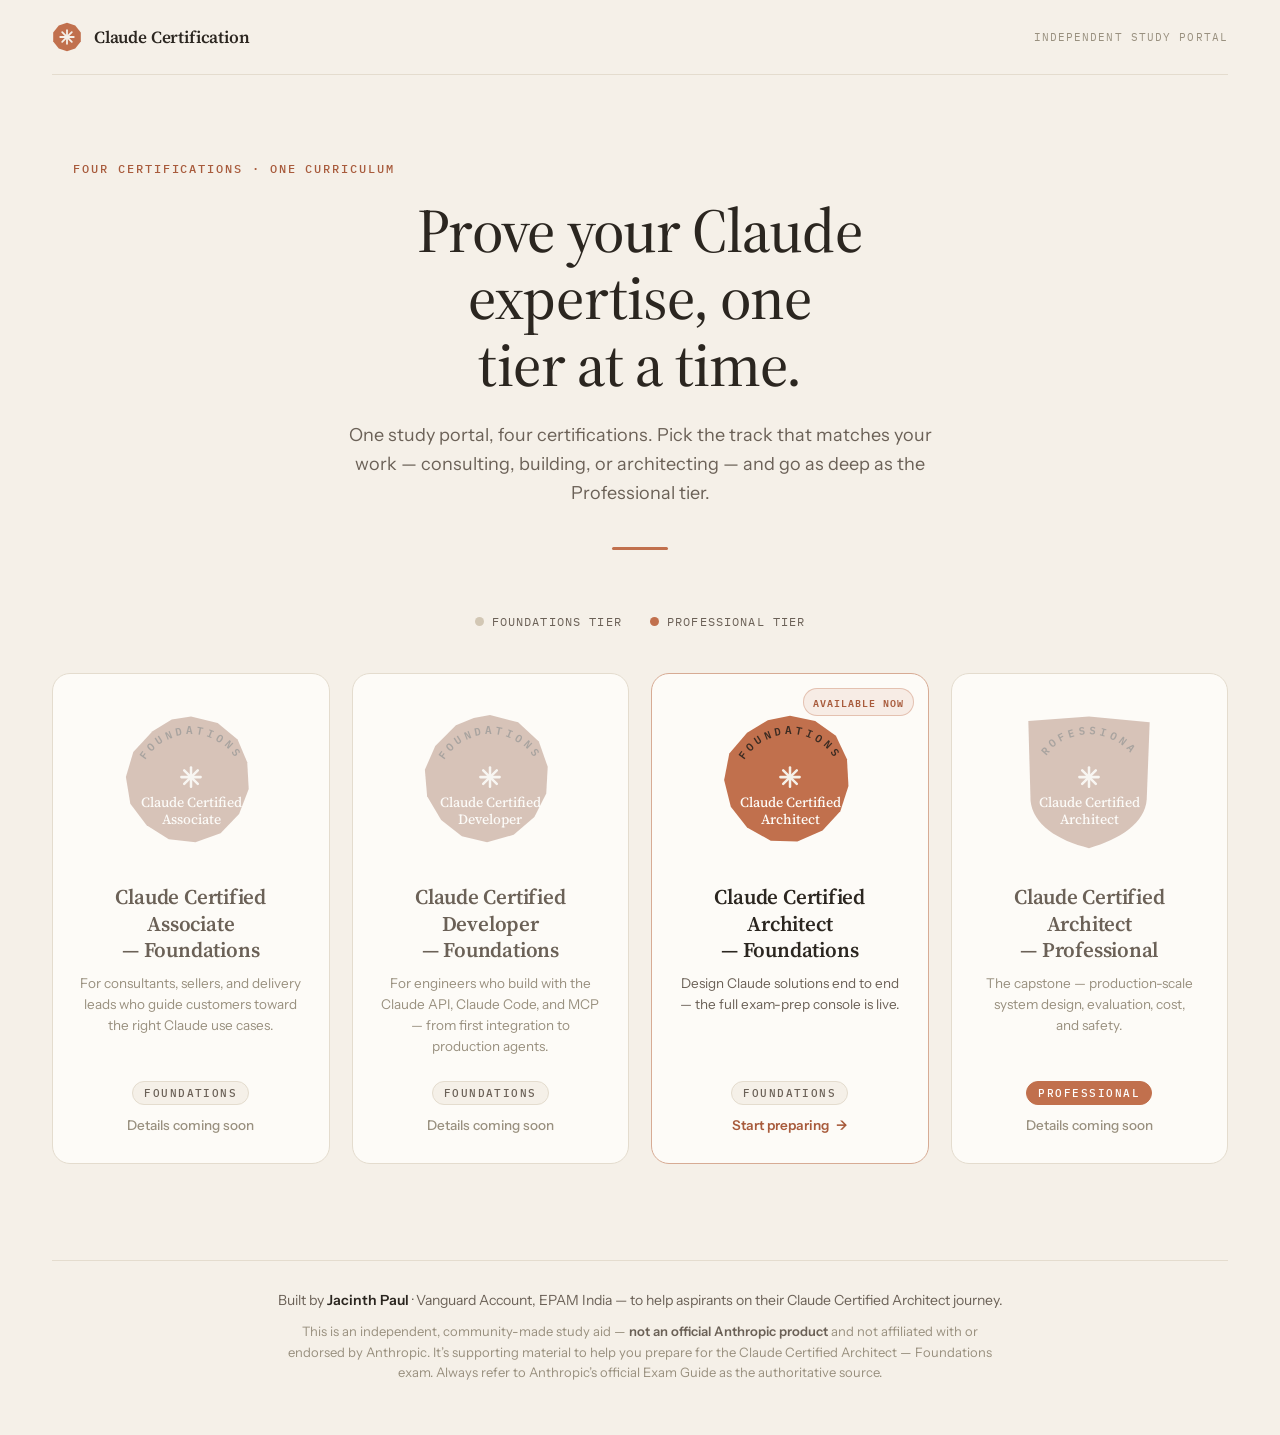
==== commit 1c54c1fd: "Remove independent/not-affiliated footer tag from console Co-Authored-By: Claude Opus 4.8 <noreply@a" ====
--- a/ui/console/index.html
+++ b/ui/console/index.html
@@ -337,10 +337,6 @@
       prepare for the Claude Certified Architect — Foundations exam. Always refer to Anthropic’s
       official Exam Guide as the authoritative source.
     </p>
-    <div class="foot-tag">
-      <span>An independent, community-built study resource. Not affiliated with Anthropic.</span>
-      <span class="mono">CLAUDE-CERTIFIED · 2026</span>
-    </div>
   </footer>
 </div>
 
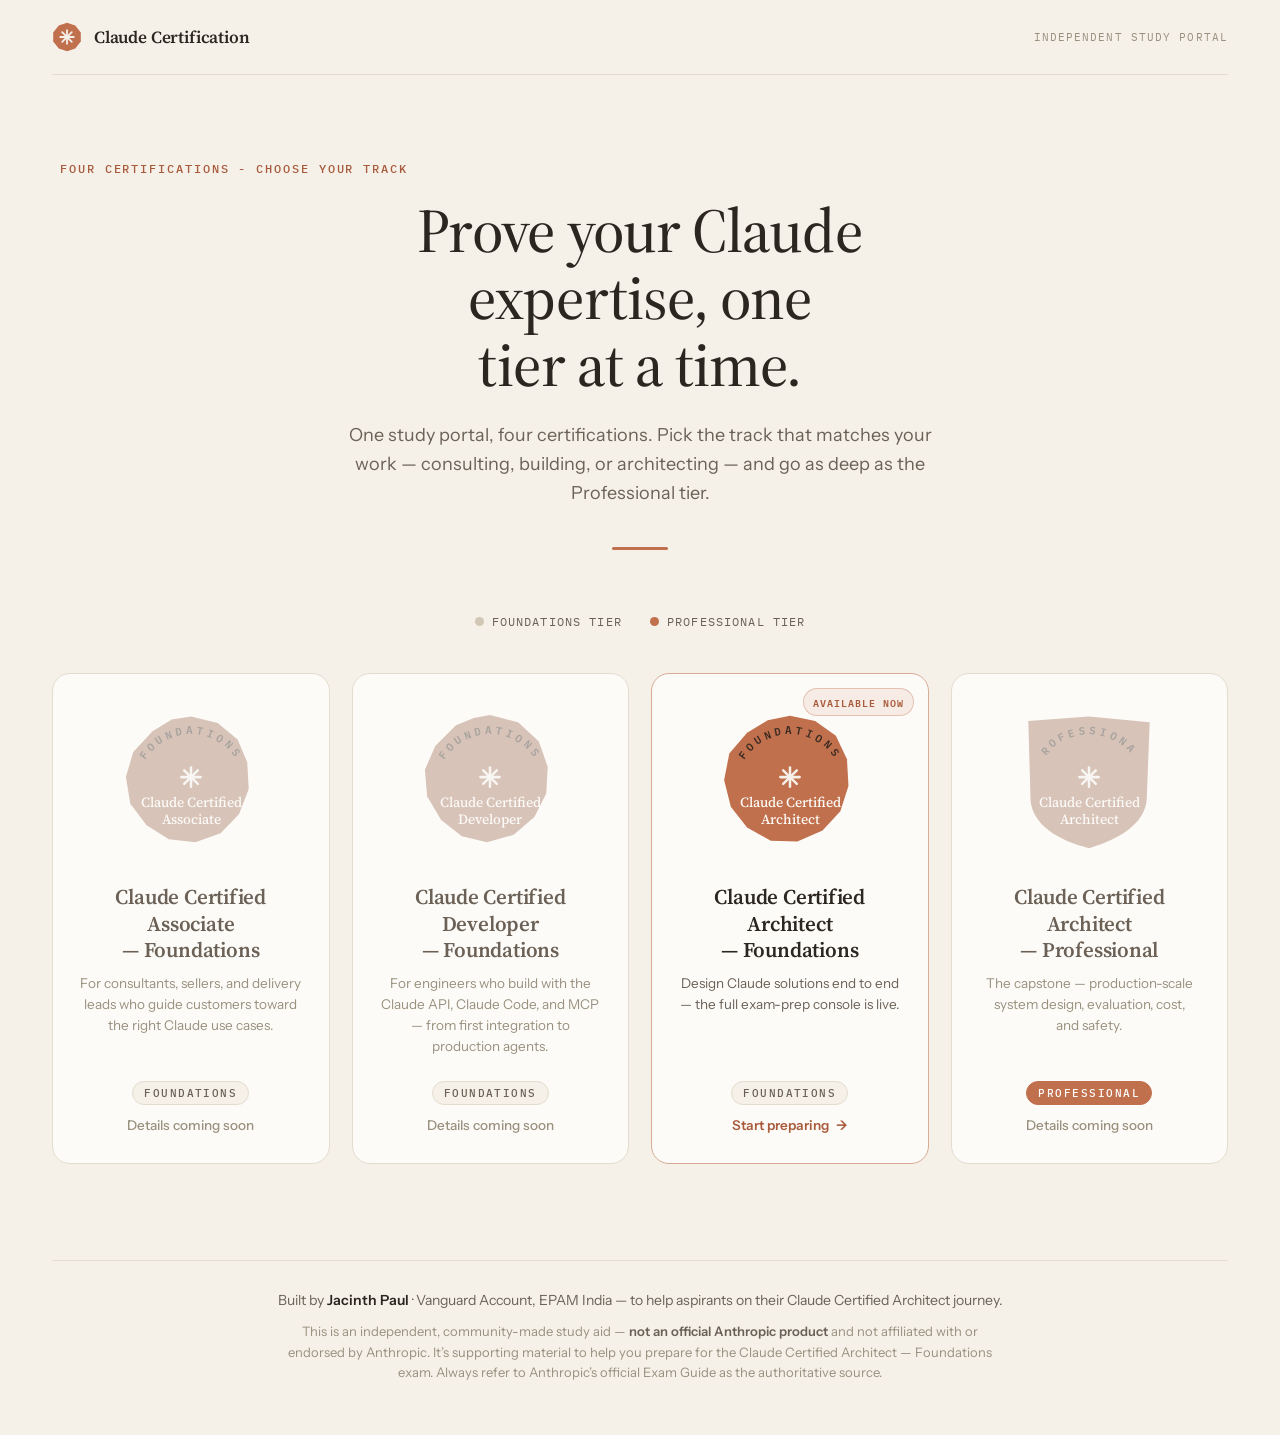
==== commit 8095dc5b: "Update hero eyebrow to 'Four Certifications - Choose Your Track' Co-Authored-By: Claude Opus 4.8 <no" ====
--- a/ui/console/index.html
+++ b/ui/console/index.html
@@ -222,7 +222,7 @@
   </header>
 
   <section class="hero">
-    <p class="eyebrow">Four certifications · One curriculum</p>
+    <p class="eyebrow">Four Certifications - Choose Your Track</p>
     <h1>Prove your Claude expertise, one tier at a time.</h1>
     <p>One study portal, four certifications. Pick the track that matches your work — consulting, building, or architecting — and go as deep as the Professional tier.</p>
     <hr class="hero-rule" />
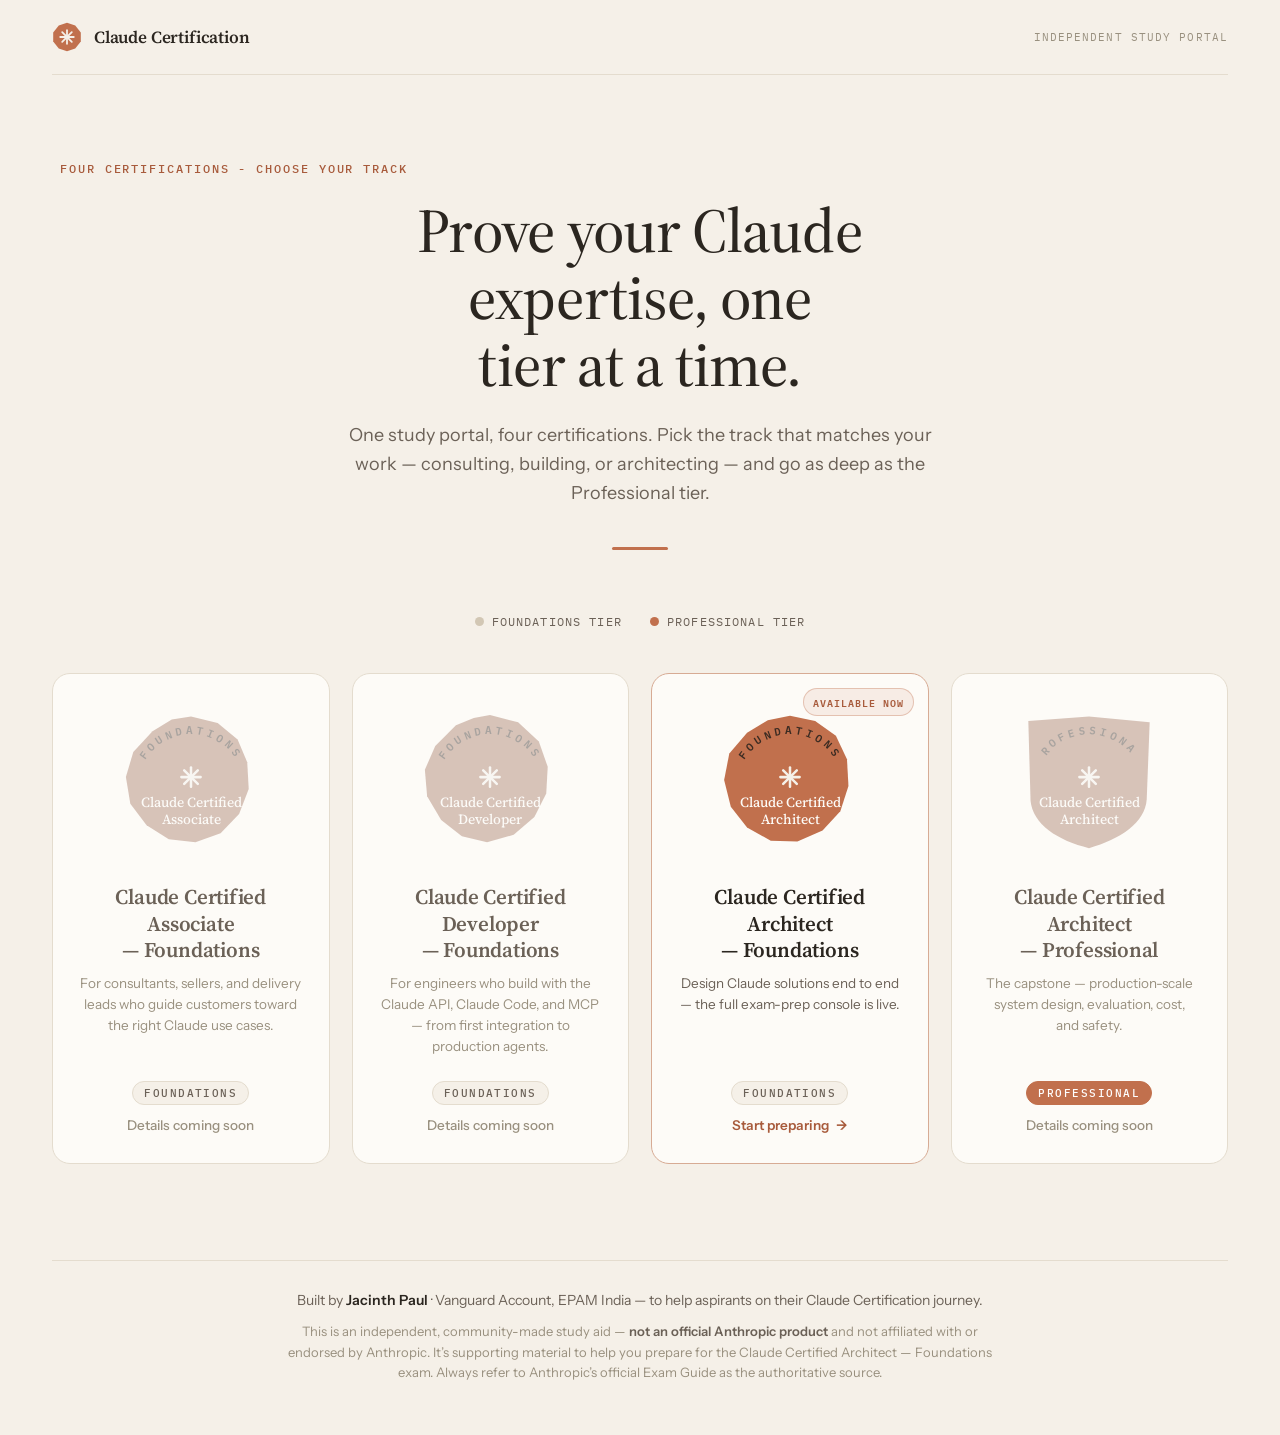
==== commit 615d38c4: "Make footer credit generic: Claude Certification journey Co-Authored-By: Claude Opus 4.8 <noreply@an" ====
--- a/ui/console/index.html
+++ b/ui/console/index.html
@@ -330,7 +330,7 @@
   </main>
 
   <footer class="foot-note">
-    <p class="foot-credit">Built by <b>Jacinth Paul</b> · Vanguard Account, EPAM India — to help aspirants on their Claude Certified Architect journey.</p>
+    <p class="foot-credit">Built by <b>Jacinth Paul</b> · Vanguard Account, EPAM India — to help aspirants on their Claude Certification journey.</p>
     <p class="foot-disclaimer">
       This is an independent, community-made study aid — <b>not an official Anthropic product</b>
       and not affiliated with or endorsed by Anthropic. It’s supporting material to help you
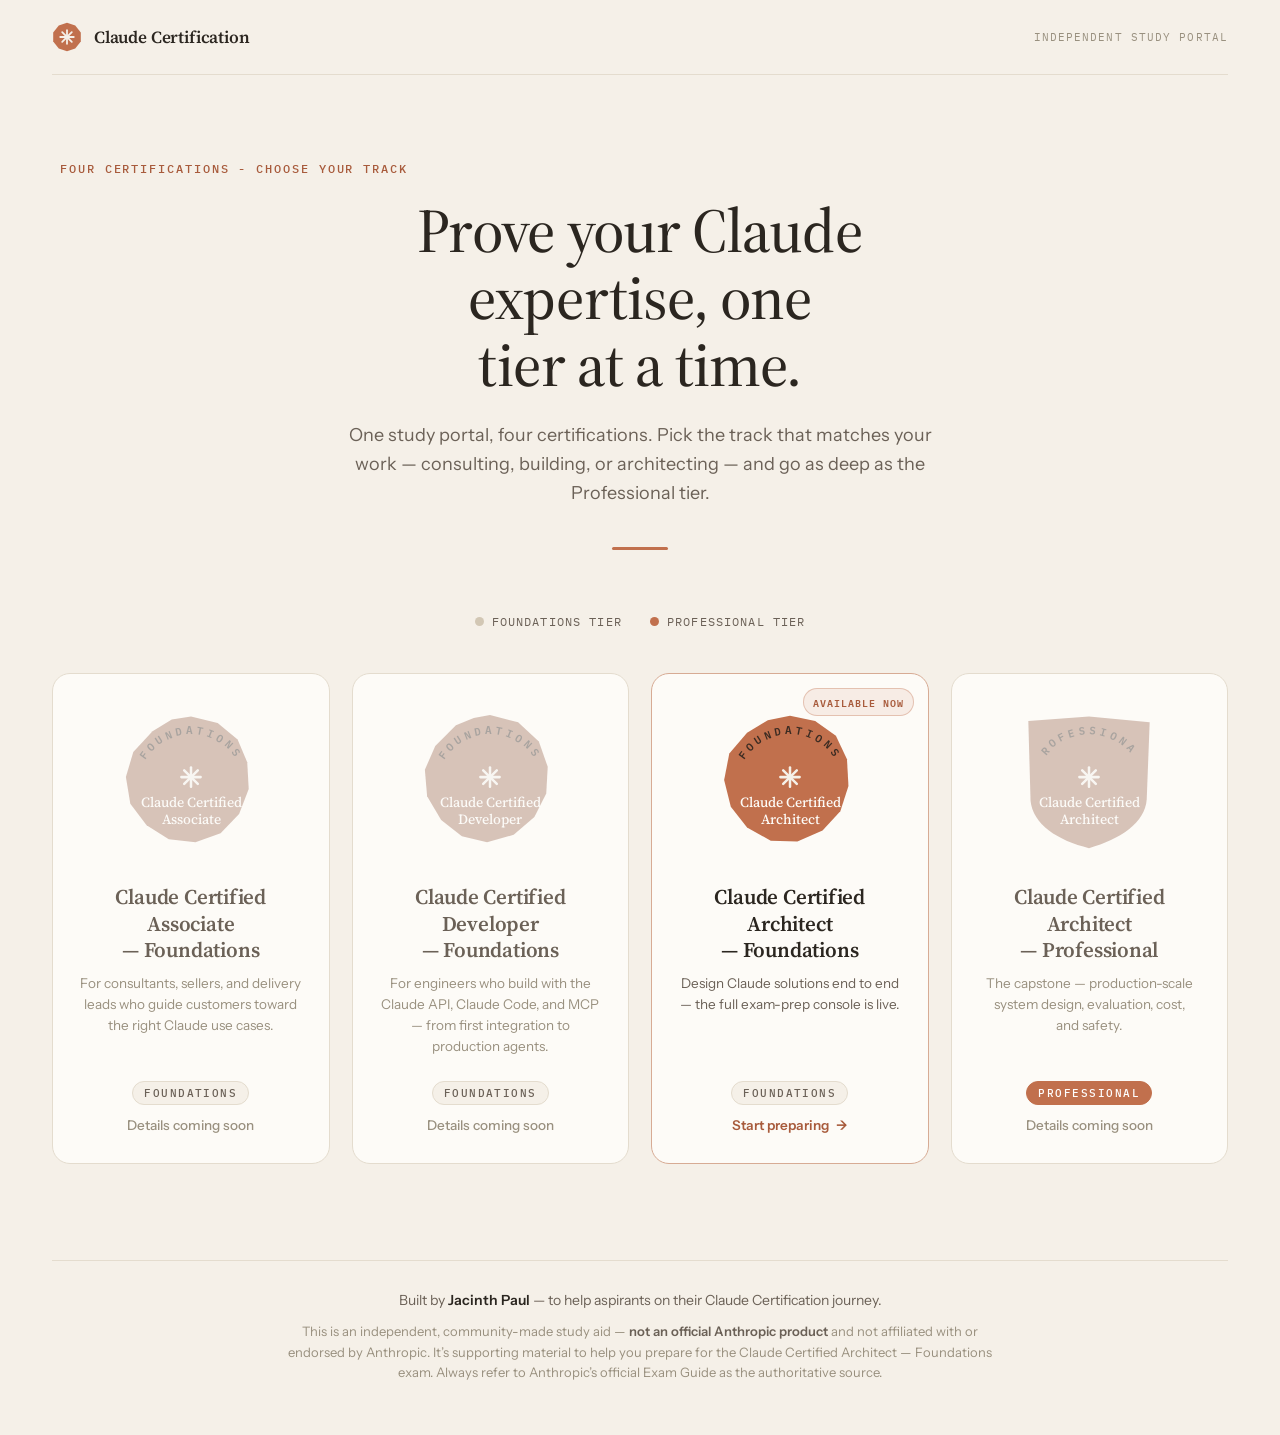
==== commit 1e7c3795: "Remove 'Vanguard Account, EPAM India' from footer credits; keep name Co-Authored-By: Claude Opus 4.8" ====
--- a/ui/console/index.html
+++ b/ui/console/index.html
@@ -330,7 +330,7 @@
   </main>
 
   <footer class="foot-note">
-    <p class="foot-credit">Built by <b>Jacinth Paul</b> · Vanguard Account, EPAM India — to help aspirants on their Claude Certification journey.</p>
+    <p class="foot-credit">Built by <b>Jacinth Paul</b> — to help aspirants on their Claude Certification journey.</p>
     <p class="foot-disclaimer">
       This is an independent, community-made study aid — <b>not an official Anthropic product</b>
       and not affiliated with or endorsed by Anthropic. It’s supporting material to help you
